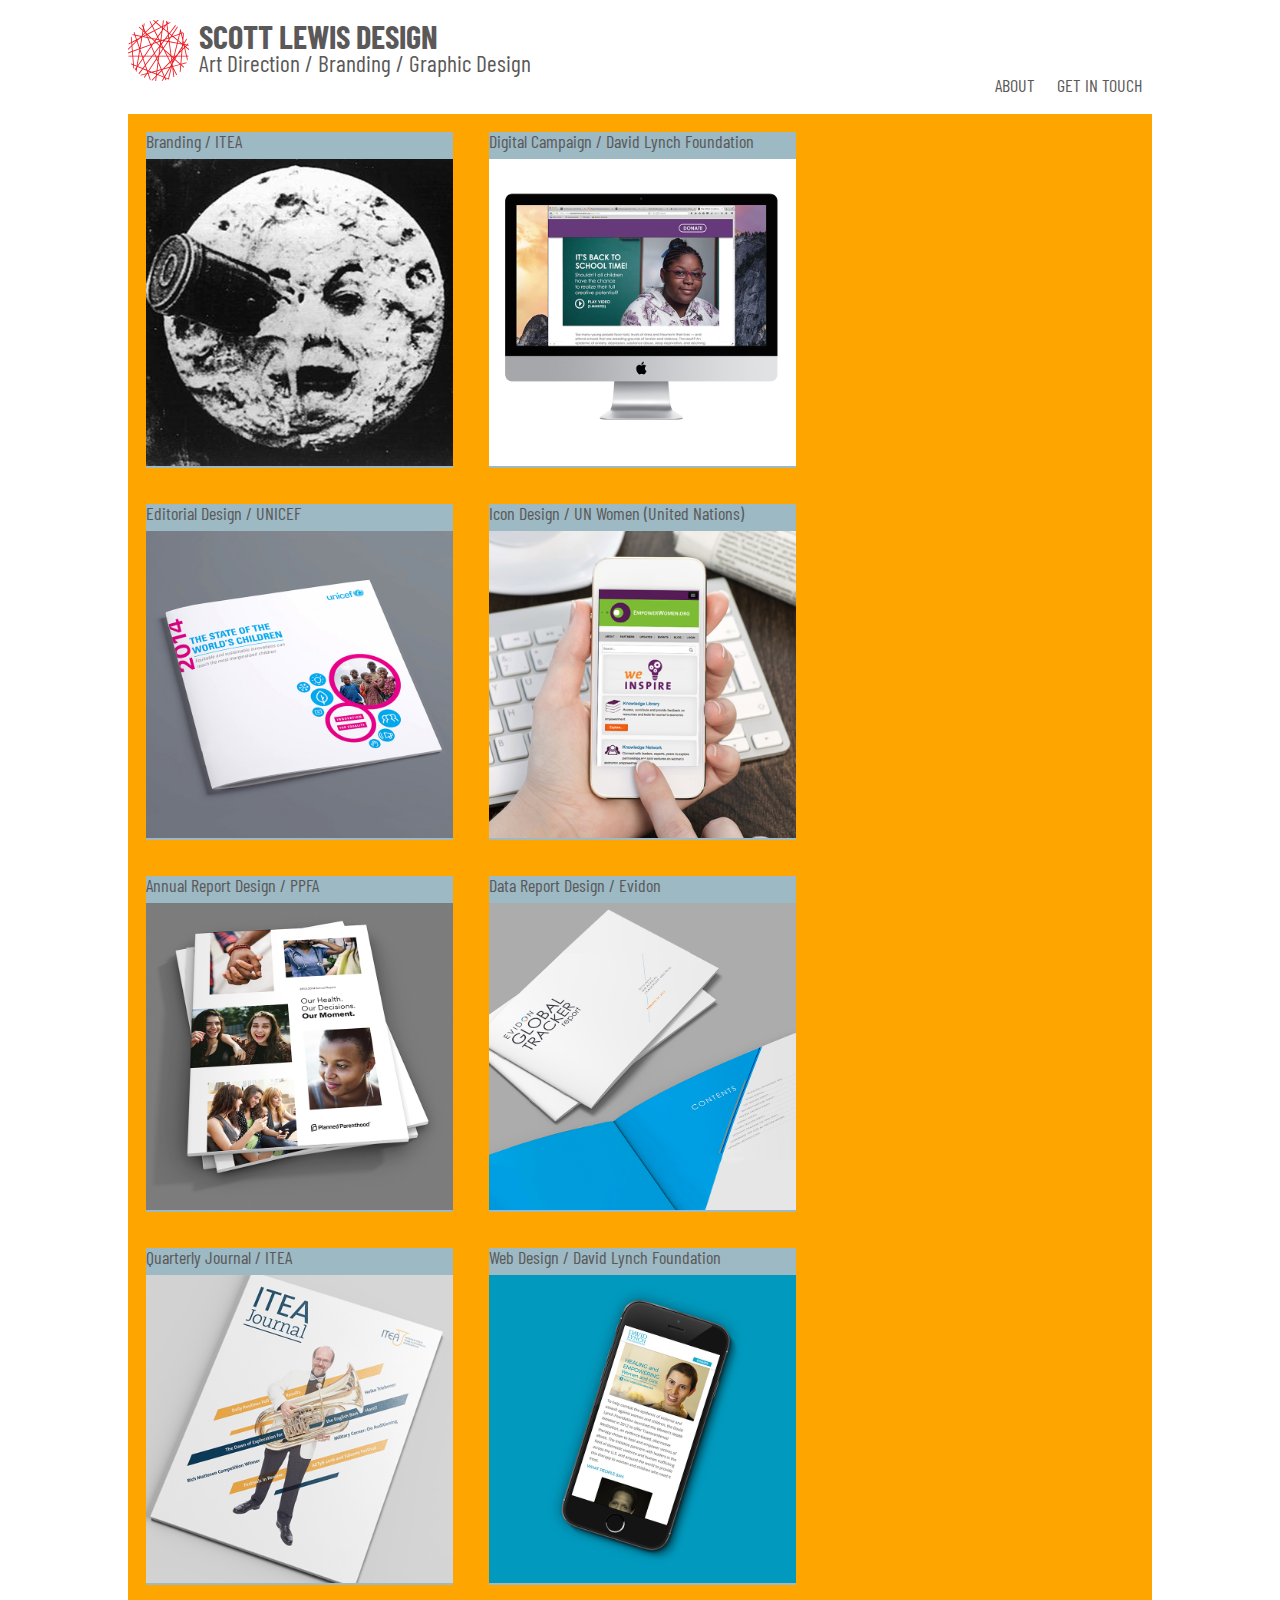
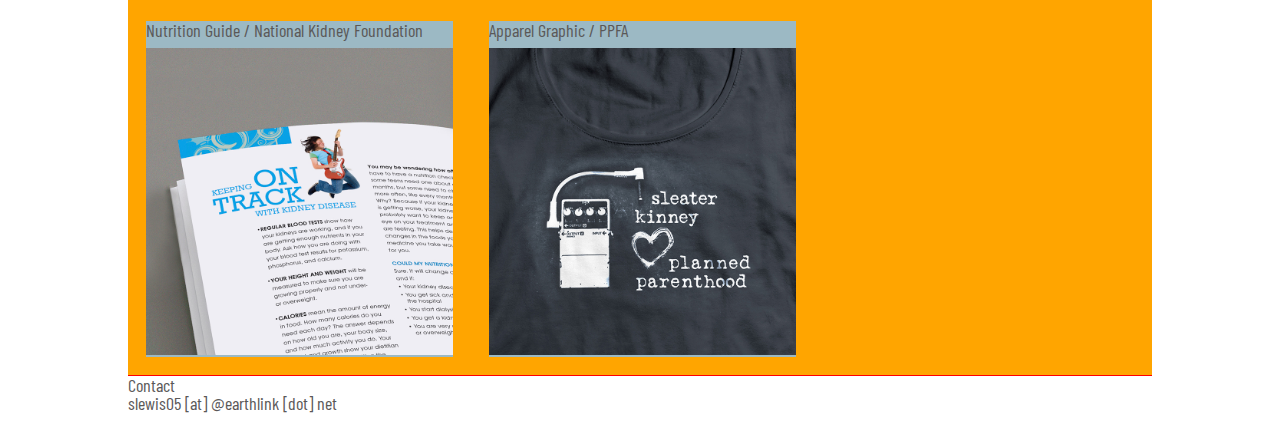
==== unit_8/index.html @ 865bfb8d "Unit 8" ====
<!DOCTYPE html>
<html>

<meta name="viewport" content="width=device-width, initial-scale=1">

<head>
	<title>Scott Lewis Graphic Design</title>
	<link rel="stylesheet" type="text/css" href="css/style.css">
</head>

<body>
	<div class="clearfix" >
	<header class="clearfix" id="header">
		<a href="#">
			<img src="images/SL_Logo_Vector.svg" id="logo" alt="scott lewis graphic design logo">
		<h1>Scott Lewis Design</h1>
		
		</a>
		<h2>Art Direction / Branding / Graphic Design</h2>
		
		<nav class="clearfix">
			<a href="#">About</a>
			<a href="mailto:slewis05@earthlink.net">Get In Touch</a>
		</nav>

	</header>

	<main class="main clearfix">

		<!-- ITEA branding project -->
		<div class="project">
			<a href="#">
				<!-- <h2>Featured Project</h2>-->
				<p>Branding / ITEA</p>
				<img src="images/ksV7TZFC.jpeg" alt="Branding the International Tuba Euphonium Association" title="Branding rebranding logo design International Tuba Euphonium Association">
			</a>
		</div>

		<!-- DLF Schools Donation Appeal -->
		<div class="project">
			<a href="#">
				<p>Digital Campaign / David Lynch Foundation</p>
				<img src="images/dlf_schools_thumb.jpg" alt="Web Design for David Lynch Foundation" title="Digital Campaign Quiet Time Meditation Program David Lynch Foundation">
			</a>
		</div>

		<!-- UNICEF SOWC -->
		<div class="project">
			<a href="#">
				<p>Editorial Design / UNICEF</p>
				<img src="images/UNICEF_SOWC_Alt_thumb.jpg" alt="Editorial Design for UNICEF">
			</a>
		</div>

		<!-- Knowledge Gateway Icons -->
		<div class="project">
		<a href="#">
			<p>Icon Design / UN Women (United Nations)</p>
			<img src="images/unw_kg_icons_thumb.jpg" alt="Icon Design for UN Women">
		</a>
		</div>

		<!-- PPFA Annual Report -->
		<div class="project">
		<a href="#">
			<p>Annual Report Design / PPFA</p>
			<img src="images/PPFA_AR_FrontCov_thumb.jpg" alt="PPFA Annual Report">
		</a>
		</div>

		<!-- Evidon Global Tracker Report -->
		<div class="project">
		<a href="#">
			<p>Data Report Design / Evidon</p>
			<img src="images/evidon_gtr_thumb.jpg" alt="Evidon Global Tracker Report">
		</a>
		</div>

		<!-- ITEA Journal Design -->
		<div class="project">
		<a href="#">
			<p>Quarterly Journal / ITEA</p>
			<img src="images/ITEA_Journal_thumb.jpg" alt="International Tuba Euphonium Association Quarterly Journal">
		</a>
		</div>

		<!-- DLF WHI Appeal  -->
		<div class="project">
		<a href="#">
			<p>Web Design / David Lynch Foundation</p>
			<img src="images/dlf_whi_thumb.jpg" alt="Web Design David Lynch Foundation">
		</a>
		</div>

		<!-- NKF Tips For Teens -->
		<div class="project">
		<a href="#">
			<p>Nutrition Guide / National Kidney Foundation</p>
			<img src="images/Tips_for_Teens_thumb.jpg" alt="National Kidney Foundation Nutrition Guide">
		</a>
		</div>

		<!-- PPFA Sleater-Kinney T-Shirt -->
		<div class="project">
		<a href="#">
			<p>Apparel Graphic / PPFA</p>
			<img src="images/PPFA_SK_shirt_thumb.jpg" alt="Apparel Graphic PPFA">
		</a>
		</div>
		
	</main>


	<!-- Footer -->
	<footer id="footer" class="clearfix">
		<h3>Contact</h3>
		<a href="mailto:slewis05@earthlink.net">slewis05 [at] @earthlink [dot] net</a>
	</footer>
</div>
</body>
</html>
---- unit_8/css/style.css ----
@import url('https://fonts.googleapis.com/css?family=Barlow+Condensed:400,700');
* {margin:0;padding:0;box-sizing:border-box;}

html, body, div, span, applet, object, iframe,
h1, h2, h3, h4, h5, h6, p, blockquote, pre,
a, abbr, acronym, address, big, cite, code,
del, dfn, em, img, ins, kbd, q, s, samp,
small, strike, strong, sub, sup, tt, var,
b, u, i, center,
dl, dt, dd, ol, ul, li,
fieldset, form, label, legend,
table, caption, tbody, tfoot, thead, tr, th, td,
article, aside, canvas, details, embed, 
figure, figcaption, footer, header, hgroup, 
menu, nav, output, ruby, section, summary,
time, mark, audio, video {
	margin: 0;
	padding: 0;
	border: 0;
	font-size: 100%;
	font: inherit;
	vertical-align: baseline;
}
/* HTML5 display-role reset for older browsers */
article, aside, details, figcaption, figure, 
footer, header, hgroup, menu, nav, section {
	display: block;
}
body {
	line-height: 1;
}
ol, ul {
	list-style: none;
}
blockquote, q {
	quotes: none;
}
blockquote:before, blockquote:after,
q:before, q:after {
	content: '';
	content: none;
}
table {
	border-collapse: collapse;
	border-spacing: 0;
}

a{
	color: #5a5858;
	text-decoration: none;
}

#header {
	padding-top: 20px;
	padding-bottom: 20px;
	width: 80%;
	margin: auto;
}

nav {
	float: right;
}

nav a:hover {
	border-bottom: 2px solid red;
}


nav a:link {
	text-transform: uppercase; 
	/*display: inline-block; */
	margin: 0 .5em;
	padding-bottom: 5px;
	text-align: center;
	
}

body {
	font-family: "Barlow Condensed", "Arial", sans-serif;	
	font-size: 18px; /* 1em = 18px*/
	color: #5a5858;
}

h1{
	font-weight: bold;
	font-size: 1.8em;
	text-decoration: none;
	text-transform: uppercase;
}

h2{
	font-weight: 400;
	font-size: 1.3em;
	text-decoration: none;
	padding: 0;
	/* background-color: #9cb9c4; */
}

p {
	padding-bottom: .5em;
}

.clearfix:after {
	visibility: hidden;
	display: block;
	font-size: 0;
	content: " ";
	clear: both;
	height: 0;
}


.main {
	   background-color: orange;
	   width: 80%;
	   margin: 0 auto;
}

/* main {
	width: auto; 
	width: 80%;
	margin: 0 auto;
} */

.project {
	float: left;
	clear: auto;
	width: 30%;
	padding: 0px 0px 0px 0px;
	border: 0px;
	margin: 1em;
	background-color: #9cb9c4;
}

img {
	width: 100%
	

}

#logo {
	float: left;
	width: 6%;
	margin-right: 10px;
	/* min-width: 5em;
	max-width: 10em; */
}

footer {
	width: 80%;
	margin: auto;
	padding-bottom: 20px;
	border-top: 1px solid red;
}

@media only screen and (max-width: 1364px) {
	.project {
		float: left;
		clear: auto;
		width: 30%;
		padding: 0px 0px 0px 0px;
		border: 0px;
		margin: 1em;
		
	}



}

@media only screen and (min-width: 320px) and (max-width: 480px) {
	.project {
		float: none;
		width: 100%;
		margin: 0 0 0 1em;
	}

	body {
		font-size: 16px;
	}

	header {

	}

	.main {
		float: none;
		width: 80%;
	}

	#logo {
		float: none;
		width: 3em;
		margin: auto;
		/* min-width: 5em;
		max-width: 10em; */
	}

	h1 {
		float: none;
	}

	nav {
		float: none;
		padding: 0;
		margin: .5em;
		text-align: center;
	}

	h2 {
		font-size: 1.25
		margin: 0 auto;
		padding: .75em 0em .75em;
	}

	p {
		margin: 0 auto;
	}

}



/*.three-column {
	width: auto
} */

/*img a:hover{
	clear: auto;

} */

/*.clearfix {
	overflow: auto;
 	
} */
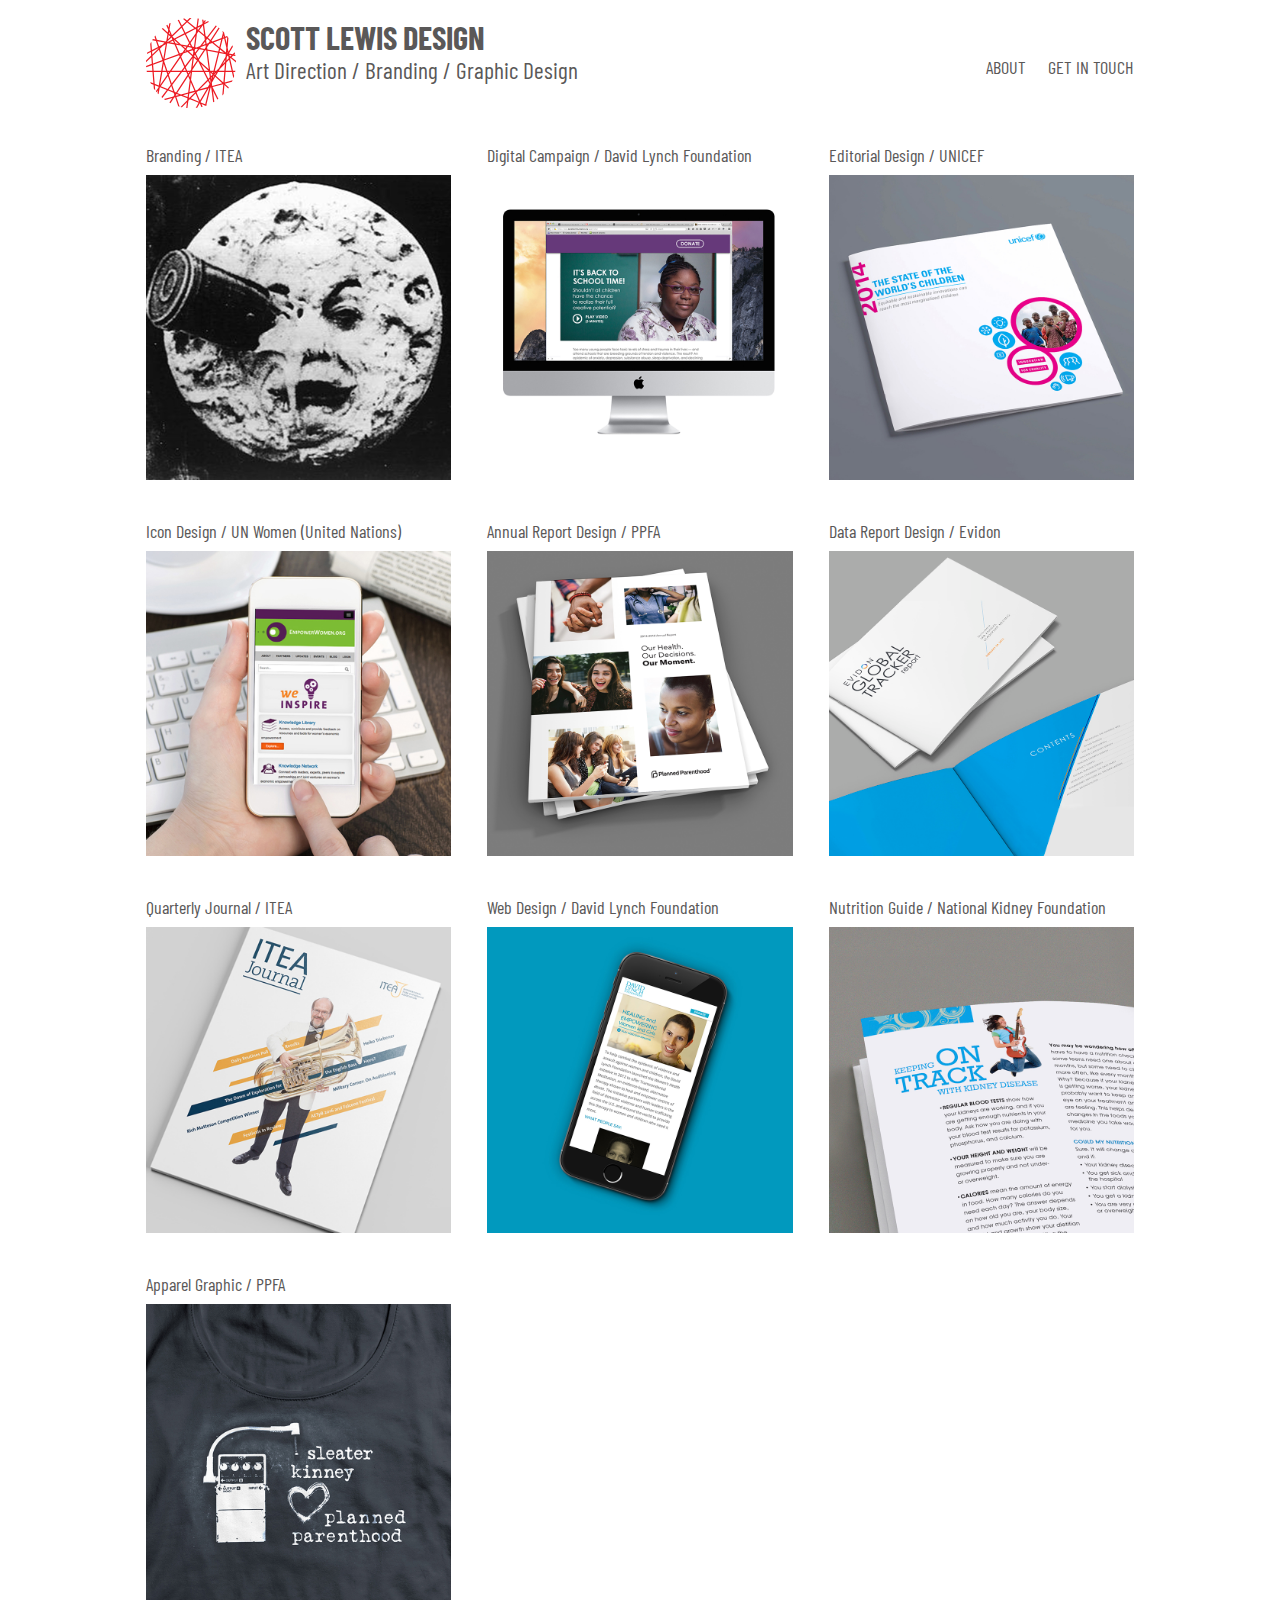
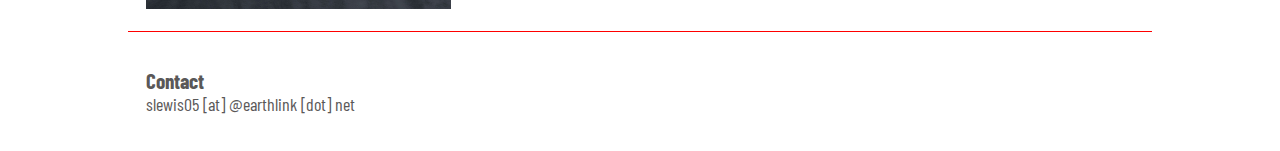
==== commit a07cb72c: "Unit 9 Final Project" ====
--- a/unit_8/index.html
+++ b/unit_8/index.html
@@ -1,11 +1,12 @@
 <!DOCTYPE html>
 <html>
 
-<meta name="viewport" content="width=device-width, initial-scale=1">
+
 
 <head>
 	<title>Scott Lewis Graphic Design</title>
 	<link rel="stylesheet" type="text/css" href="css/style.css">
+	<meta name="viewport" content="width=device-width, initial-scale=1">
 </head>
 
 <body>
--- a/unit_8/css/style.css
+++ b/unit_8/css/style.css
@@ -1,62 +1,19 @@
 @import url('https://fonts.googleapis.com/css?family=Barlow+Condensed:400,700');
 * {margin:0;padding:0;box-sizing:border-box;}
-
-html, body, div, span, applet, object, iframe,
-h1, h2, h3, h4, h5, h6, p, blockquote, pre,
-a, abbr, acronym, address, big, cite, code,
-del, dfn, em, img, ins, kbd, q, s, samp,
-small, strike, strong, sub, sup, tt, var,
-b, u, i, center,
-dl, dt, dd, ol, ul, li,
-fieldset, form, label, legend,
-table, caption, tbody, tfoot, thead, tr, th, td,
-article, aside, canvas, details, embed, 
-figure, figcaption, footer, header, hgroup, 
-menu, nav, output, ruby, section, summary,
-time, mark, audio, video {
-	margin: 0;
-	padding: 0;
-	border: 0;
-	font-size: 100%;
-	font: inherit;
-	vertical-align: baseline;
-}
-/* HTML5 display-role reset for older browsers */
-article, aside, details, figcaption, figure, 
-footer, header, hgroup, menu, nav, section {
-	display: block;
-}
-body {
-	line-height: 1;
-}
-ol, ul {
-	list-style: none;
-}
-blockquote, q {
-	quotes: none;
-}
-blockquote:before, blockquote:after,
-q:before, q:after {
-	content: '';
-	content: none;
-}
-table {
-	border-collapse: collapse;
-	border-spacing: 0;
-}
 
 a{
 	color: #5a5858;
 	text-decoration: none;
 }
 
-#header {
-	padding-top: 20px;
-	padding-bottom: 20px;
+header {
+	padding: 1em;
 	width: 80%;
 	margin: auto;
 }
-
+header h2 {
+    float: left;
+}
 nav {
 	float: right;
 }
@@ -67,12 +24,11 @@
 
 
 nav a:link {
-	text-transform: uppercase; 
+	text-transform: uppercase;
 	/*display: inline-block; */
-	margin: 0 .5em;
+	margin-left: 1em;
 	padding-bottom: 5px;
 	text-align: center;
-	
 }
 
 body {
@@ -111,7 +67,7 @@
 
 
 .main {
-	   background-color: orange;
+	   /* background-color: orange; */
 	   width: 80%;
 	   margin: 0 auto;
 }
@@ -125,11 +81,10 @@
 .project {
 	float: left;
 	clear: auto;
-	width: 30%;
-	padding: 0px 0px 0px 0px;
+	width: 33.33%;
+	padding: 1em;
 	border: 0px;
-	margin: 1em;
-	background-color: #9cb9c4;
+	/* background-color: #9cb9c4; */
 }
 
 img {
@@ -140,7 +95,7 @@
 
 #logo {
 	float: left;
-	width: 6%;
+	width: 5em;
 	margin-right: 10px;
 	/* min-width: 5em;
 	max-width: 10em; */
@@ -149,88 +104,37 @@
 footer {
 	width: 80%;
 	margin: auto;
-	padding-bottom: 20px;
+	padding:2em 1em;
 	border-top: 1px solid red;
 }
-
-@media only screen and (max-width: 1364px) {
+@media only screen and (max-width:1140px) {
+	.main, footer, header {
+		width:100%;
+	}
+}
+@media only screen and (max-width:920px) {
 	.project {
-		float: left;
-		clear: auto;
-		width: 30%;
-		padding: 0px 0px 0px 0px;
-		border: 0px;
-		margin: 1em;
-		
+		width:50%;
 	}
-
-
-
 }
-
-@media only screen and (min-width: 320px) and (max-width: 480px) {
+@media only screen and (max-width:680px) {
+	body {
+		font-size:16px;
+	}
+	nav {
+		float:none;
+		clear: both;
+		margin-top: 4em;
+	}
 	.project {
-		float: none;
-		width: 100%;
-		margin: 0 0 0 1em;
+		width:100%;
 	}
-
-	body {
-		font-size: 16px;
+}
+@media only screen and (max-width:430px) {
+	header {
+		font-size: 3.5vw;
 	}
-
-	header {
-
+	nav {
+		font-size:1.5em;
 	}
-
-	.main {
-		float: none;
-		width: 80%;
-	}
-
-	#logo {
-		float: none;
-		width: 3em;
-		margin: auto;
-		/* min-width: 5em;
-		max-width: 10em; */
-	}
-
-	h1 {
-		float: none;
-	}
-
-	nav {
-		float: none;
-		padding: 0;
-		margin: .5em;
-		text-align: center;
-	}
-
-	h2 {
-		font-size: 1.25
-		margin: 0 auto;
-		padding: .75em 0em .75em;
-	}
-
-	p {
-		margin: 0 auto;
-	}
-
 }
-
-
-
-/*.three-column {
-	width: auto
-} */
-
-/*img a:hover{
-	clear: auto;
-
-} */
-
-/*.clearfix {
-	overflow: auto;
- 	
-} */